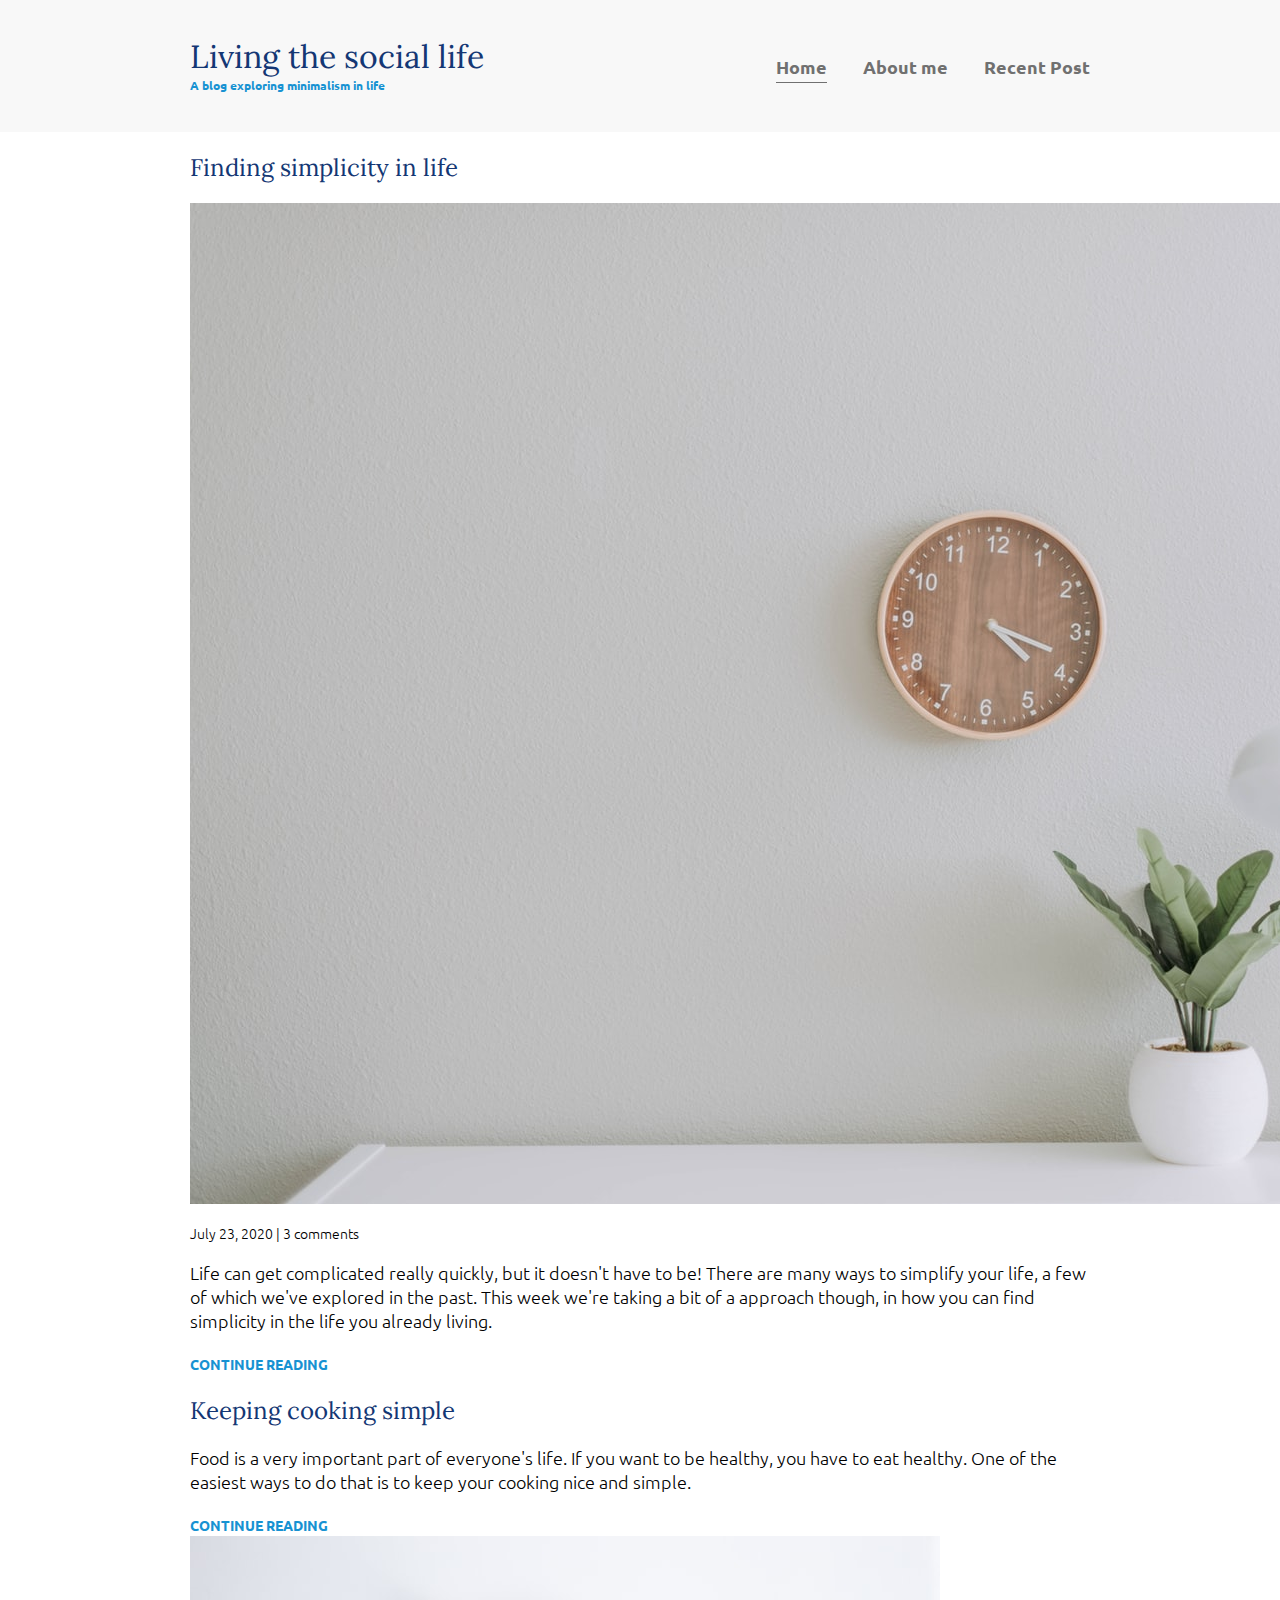
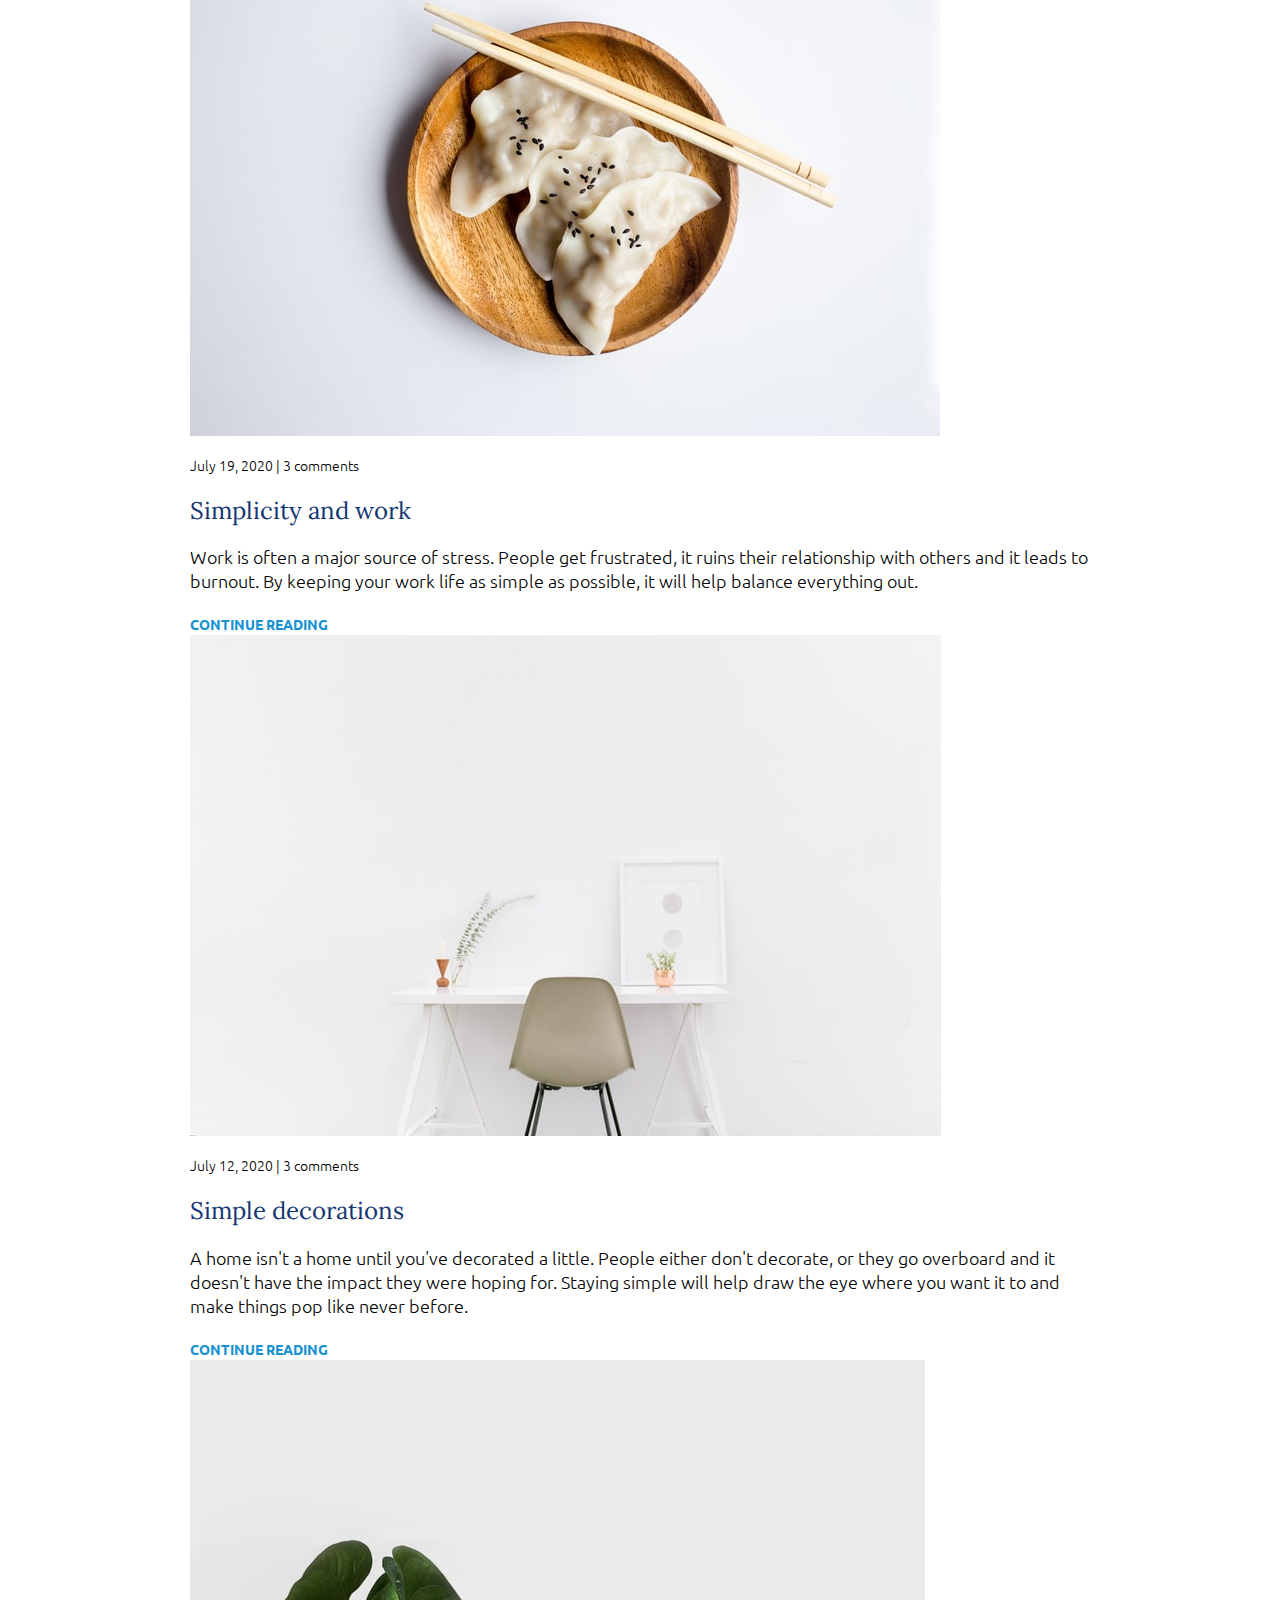
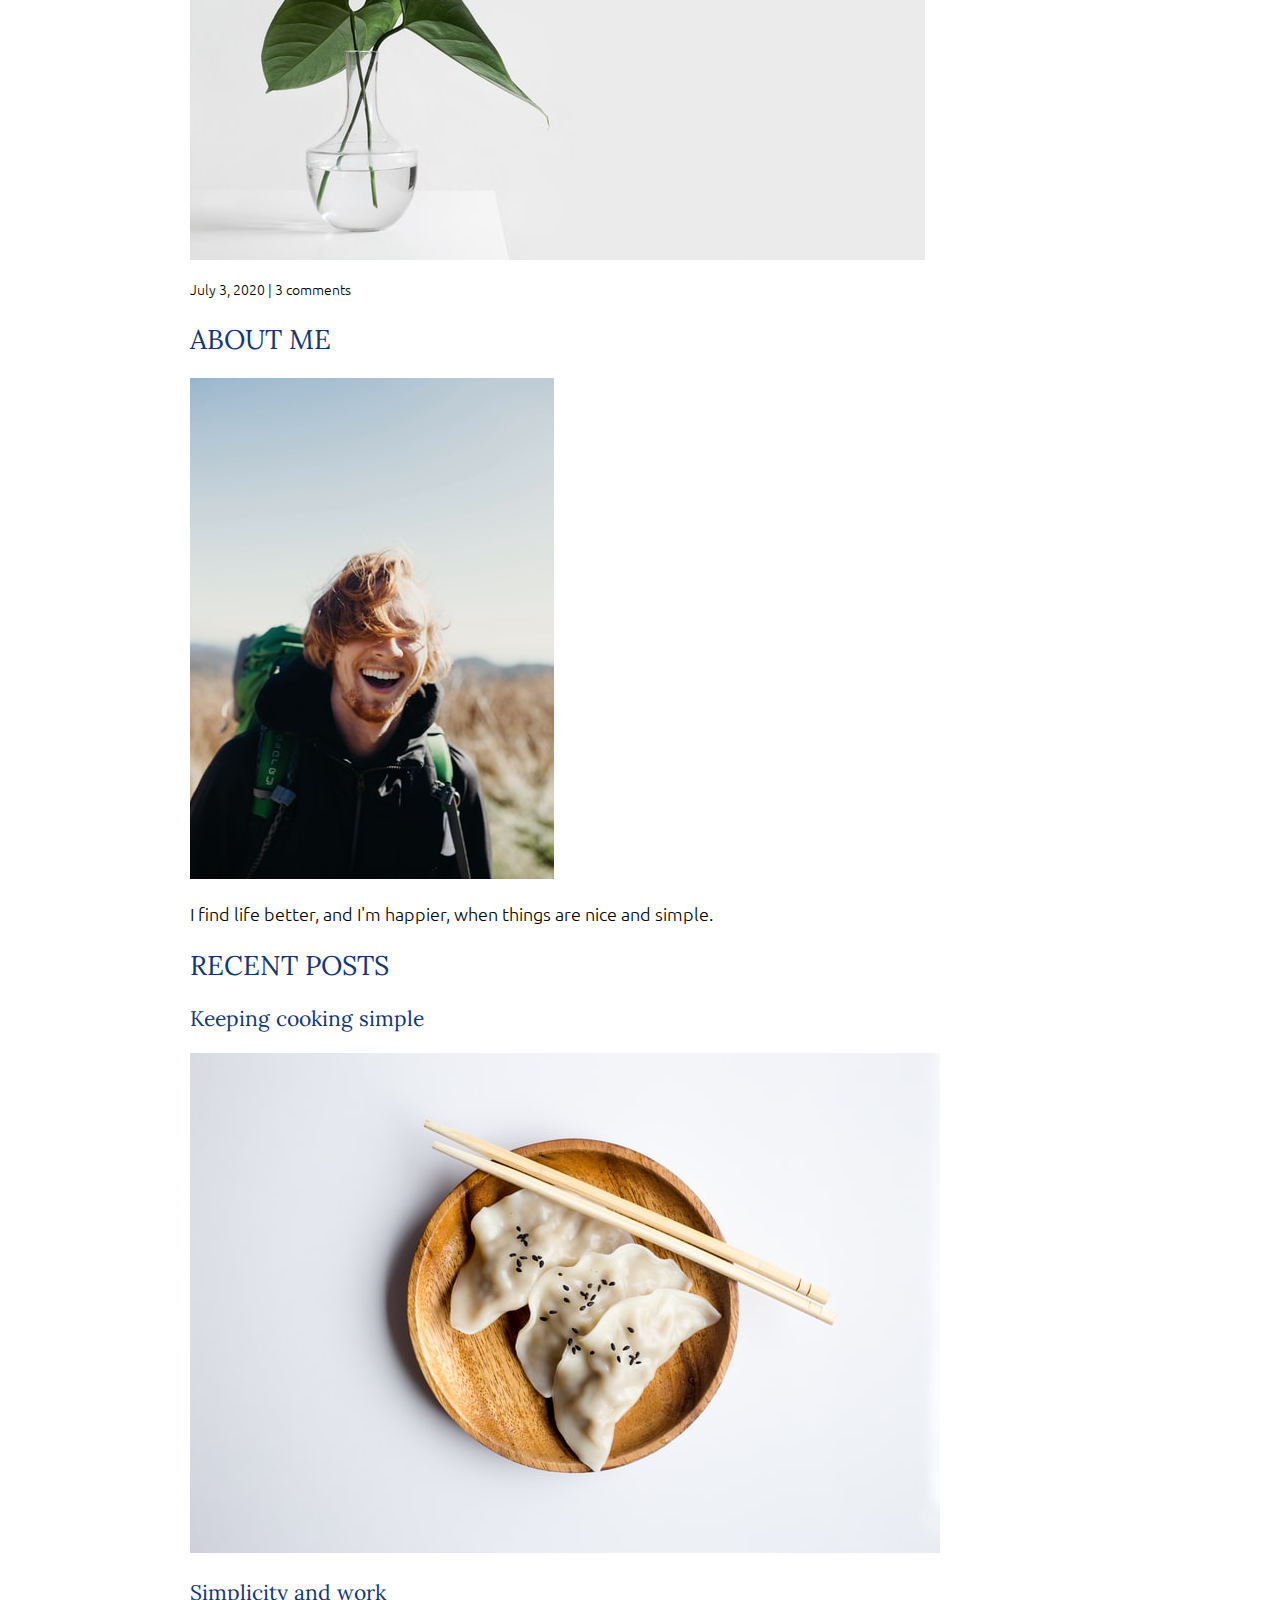
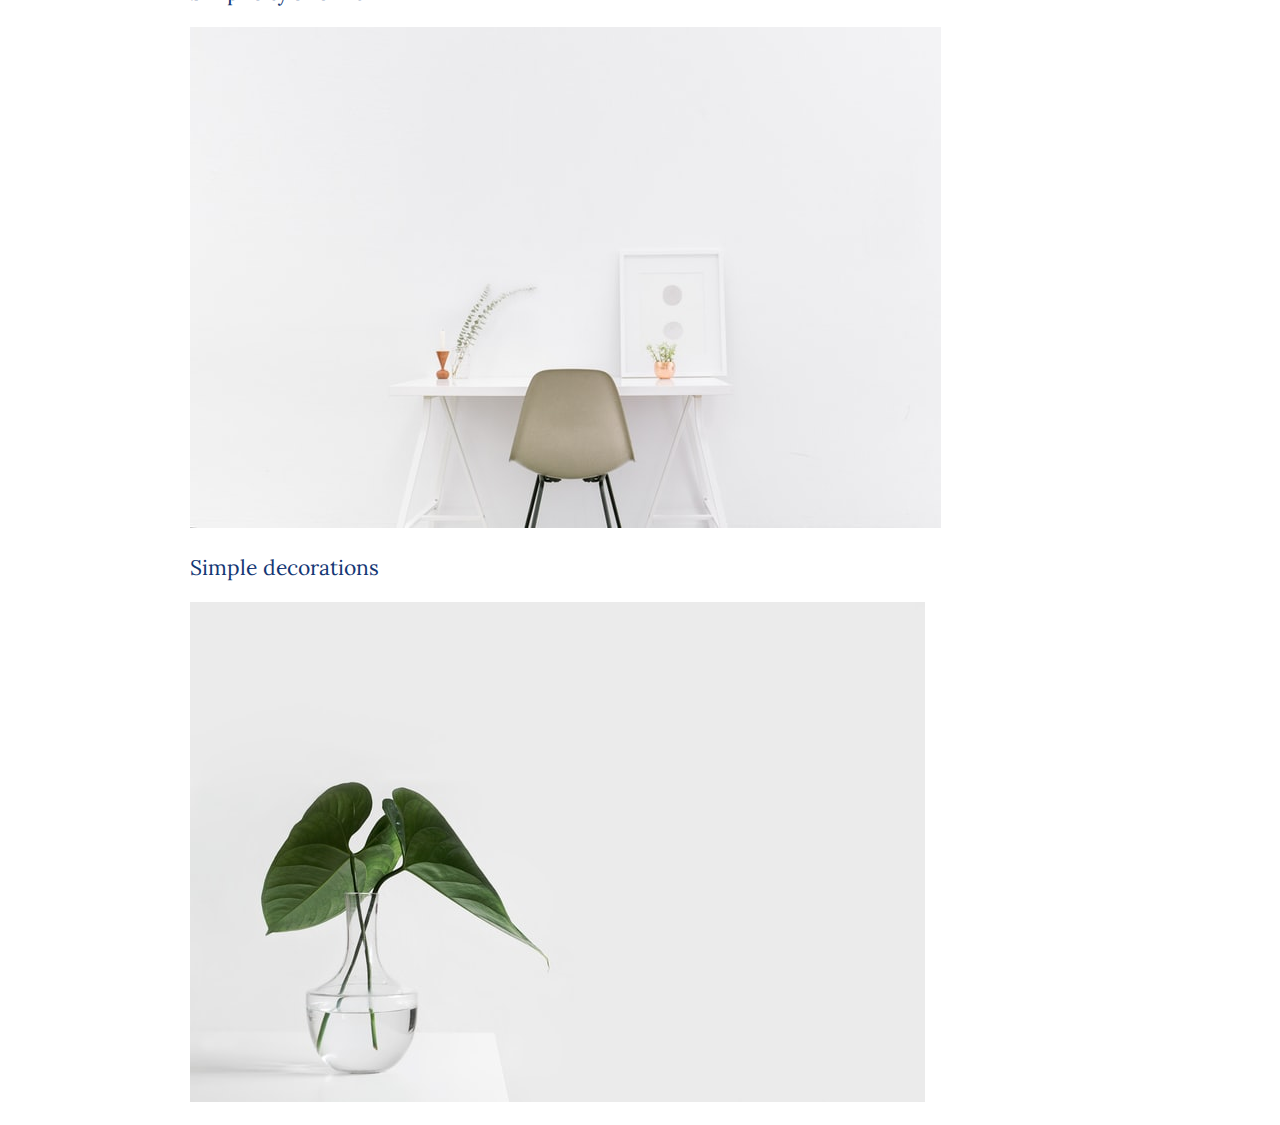
==== index.html @ e7e3db85 "work on styling home page" ====
<!DOCTYPE html>
<html lang="en">
  <head>
    <meta charset="UTF-8" />
    <meta name="viewport" content="width=device-width, initial-scale=1.0" />
    <link
      href="https://fonts.googleapis.com/css?family=Lora|Ubuntu:300,400,700&display=swap"
      rel="stylesheet"
    />
    <link rel="stylesheet" href="css/styles.css" />
    <title>Living the Social Life</title>
  </head>
  <body>
    <header>
      <div class="container container-nav">
        <div class="site-title">
          <h1>Living the social life</h1>
          <p class="subtitle">A blog exploring minimalism in life</p>
        </div>
        <nav>
          <ul>
            <li><a href="#" class="current-page">Home</a></li>
            <li><a href="#">About me</a></li>
            <li><a href="#">Recent Post</a></li>
          </ul>
        </nav>
      </div>
      <!-- close .container -->
    </header>

    <div class="container">
      <main role="main">
        <article class="article-feature">
          <h2 class="article-title">Finding simplicity in life</h2>
          <img
            src="img/life.jpg"
            alt="simple white desk on a white wall with a plant on the far right side"
            class="article-image"
          />
          <p class="article-info">July 23, 2020 | 3 comments</p>
          <p class="article-body">
            Life can get complicated really quickly, but it doesn't have to be!
            There are many ways to simplify your life, a few of which we've
            explored in the past. This week we're taking a bit of a approach
            though, in how you can find simplicity in the life you already
            living.
          </p>
          <a href="#" class="article-read-more">CONTINUE READING</a>
        </article>

        <article class="article-recent">
          <div class="article-recent-main">
            <h2 class="article-title">Keeping cooking simple</h2>
            <p class="article-body">
              Food is a very important part of everyone's life. If you want to
              be healthy, you have to eat healthy. One of the easiest ways to do
              that is to keep your cooking nice and simple.
            </p>
            <a href="#" class="article-read-more">CONTINUE READING</a>
          </div>
          <div class="article-recent-secondary">
            <img
              src="img/food.jpg"
              alt="two dumplings on a wood plate with chopsticks"
              class="article-image"
            />
            <p class="article-info">July 19, 2020 | 3 comments</p>
          </div>
        </article>

        <article class="article-recent">
          <div class="article-recent-main">
            <h2 class="article-title">Simplicity and work</h2>
            <p class="article-body">
              Work is often a major source of stress. People get frustrated, it
              ruins their relationship with others and it leads to burnout. By
              keeping your work life as simple as possible, it will help balance
              everything out.
            </p>
            <a href="#" class="article-read-more">CONTINUE READING</a>
          </div>
          <div class="article-recent-secondary">
            <img
              src="img/work.jpg"
              alt="a chair white chair at a white desk on a white wall"
              class="article-image"
            />
            <p class="article-info">July 12, 2020 | 3 comments</p>
          </div>
        </article>

        <article class="article-recent">
          <div class="article-recent-main">
            <h2 class="article-title">Simple decorations</h2>
            <p class="article-body">
              A home isn't a home until you've decorated a little. People either
              don't decorate, or they go overboard and it doesn't have the
              impact they were hoping for. Staying simple will help draw the eye
              where you want it to and make things pop like never before.
            </p>
            <a href="#" class="article-read-more">CONTINUE READING</a>
          </div>
          <div class="article-recent-secondary">
            <img
              src="img/deco.jpg"
              alt="a green plant in a clear, round vase with water in it"
              class="article-image"
            />
            <p class="article-info">July 3, 2020 | 3 comments</p>
          </div>
        </article>
      </main>

      <aside class="sidebar">
        <div class="sidebar-widget">
          <h2 class="widget-title">ABOUT ME</h2>
          <img src="img/about-me.jpg" alt="John Doe" class="widget-image" />
          <p class="widget-body">
            I find life better, and I'm happier, when things are nice and
            simple.
          </p>
        </div>

        <div class="sidebar-widget">
          <h2 class="widget-title">RECENT POSTS</h2>
          <div class="widget-recent-post">
            <h3 class="widget-recent-post-title">Keeping cooking simple</h3>
            <img
              src="img/food.jpg"
              alt="two dumplings on a wood plate with chopsticks"
              class="widget-image"
              class="widget-image"
            />
          </div>
          <div class="widget-recent-post">
            <h3 class="widget-recent-post-title">Simplicity and work</h3>
            <img
              src="img/work.jpg"
              alt="a chair white chair at a white desk on a white wall"
              class="widget-image"
            />
          </div>
          <div class="widget-recent-post">
            <h3 class="widget-recent-post-title">Simple decorations</h3>
            <img
              src="img/deco.jpg"
              alt="a green plant in a clear, round vase with water in it"
              class="widget-image"
            />
          </div>
        </div>
      </aside>
    </div>

    <footer>
      <p></p>
      <p></p>
    </footer>
  </body>
</html>
---- css/styles.css ----
/*  Fonts
  -----
  font-family: 'Lora', serif;
  font-family: 'Ubuntu', sans-serif;
*/

body {
  margin: 0;
  font-family: 'Ubuntu', sans-serif;
  font-size: 1.125rem;
  font-weight: 300;
}

/* =================
Typography
================= */

h1,
h2,
h3 {
  font-family: 'Lora', serif;
  font-weight: 400;
  color: #143774;
}

h1 {
  font-size: 2rem;
  margin: 0;
}

.subtitle {
  font-weight: 700;
  color: #1792d2;
  font-size: .75rem;
  margin: 0;
}

.article-title {
  font-size: 1.5rem;
}

.article-read-more,
.article-info {
  font-size: 0.875rem;
}

.article-read-more {
  color: #1792d2;
  text-decoration: none;
  font-weight: 700;
}

/* =================
Layout
================= */

.container {
  width: 90%;
  max-width: 900px;
  margin: 0 auto;
}

.container-nav {
  display: flex;
  justify-content: space-between;
}

header {
  background: #f8f8f8;
  padding: 2em 0;
}

@media (max-width: 675px) {
  .container-nav {
    flex-direction: column;
  }

  header {
    text-align: center;
  }
}

/* navigation */

nav ul {
  list-style: none;
  padding: 0;
  display: flex;
  justify-content: center;
}

nav li {
  margin-left: 2em;
}

nav a {
  text-decoration: none;
  color: #707070;
  font-weight: 700;
  padding: .25em 0;
}

nav a:hover,
nav a:focus{
  color: #1792d2;
}

.current-page {
  border-bottom: 1px solid #707070;
}

.current-page:hover {
  color: #707070;
}

@media (max-width: 675px) {
  nav ul {
    flex-direction: column;
  }

  nav li {
    margin: .5em 0;
  }
}
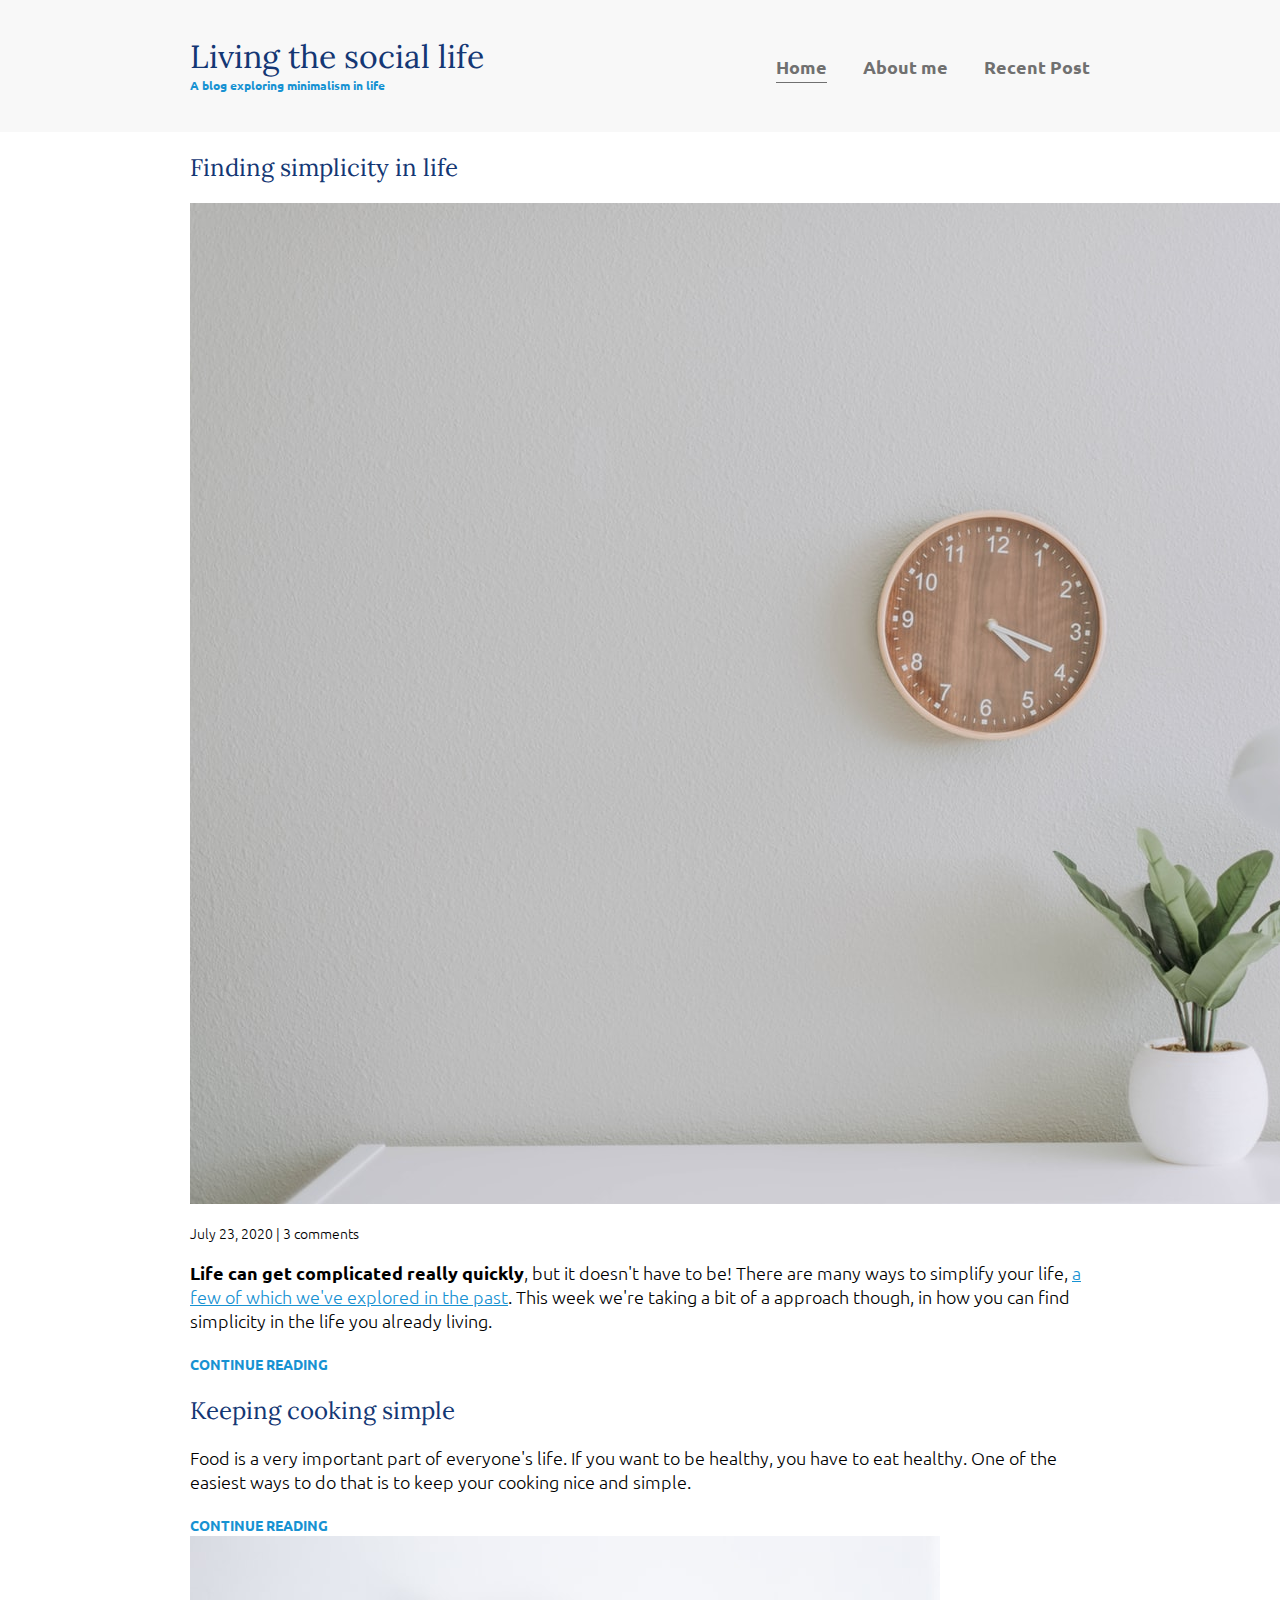
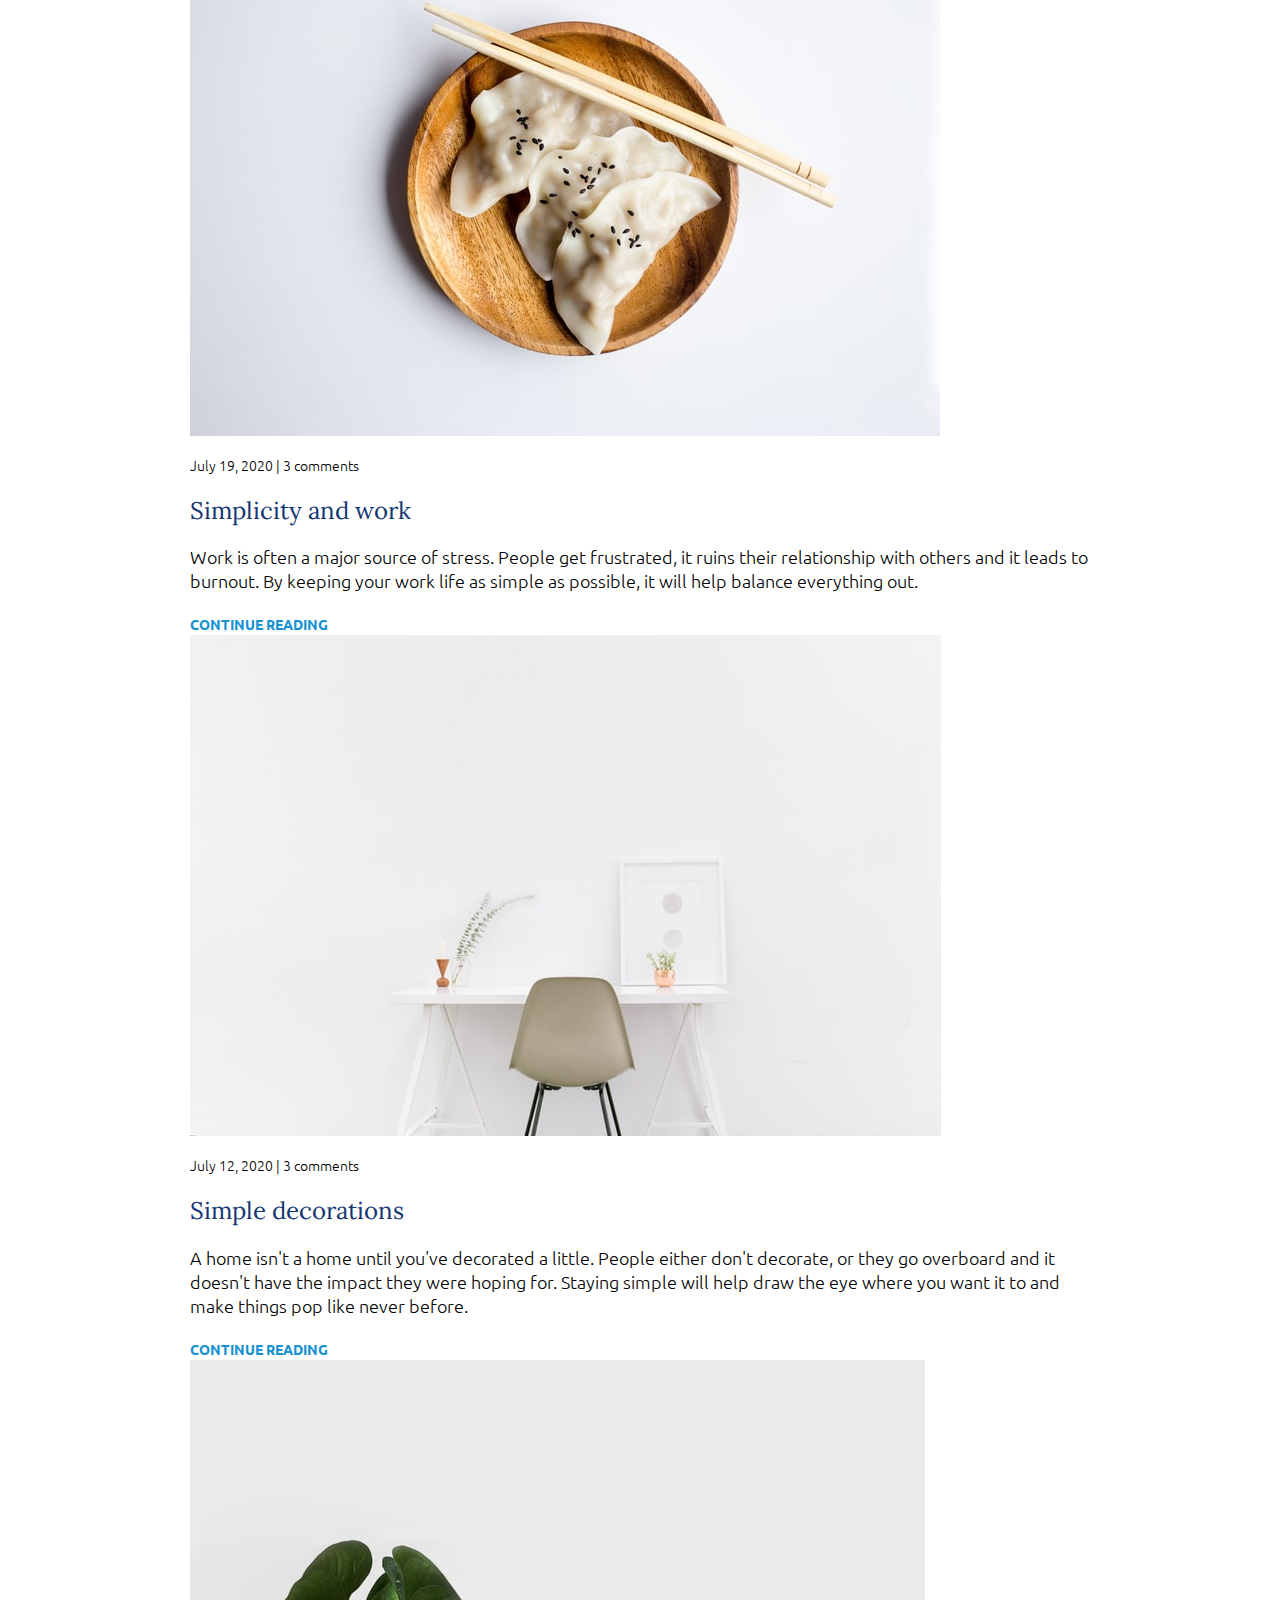
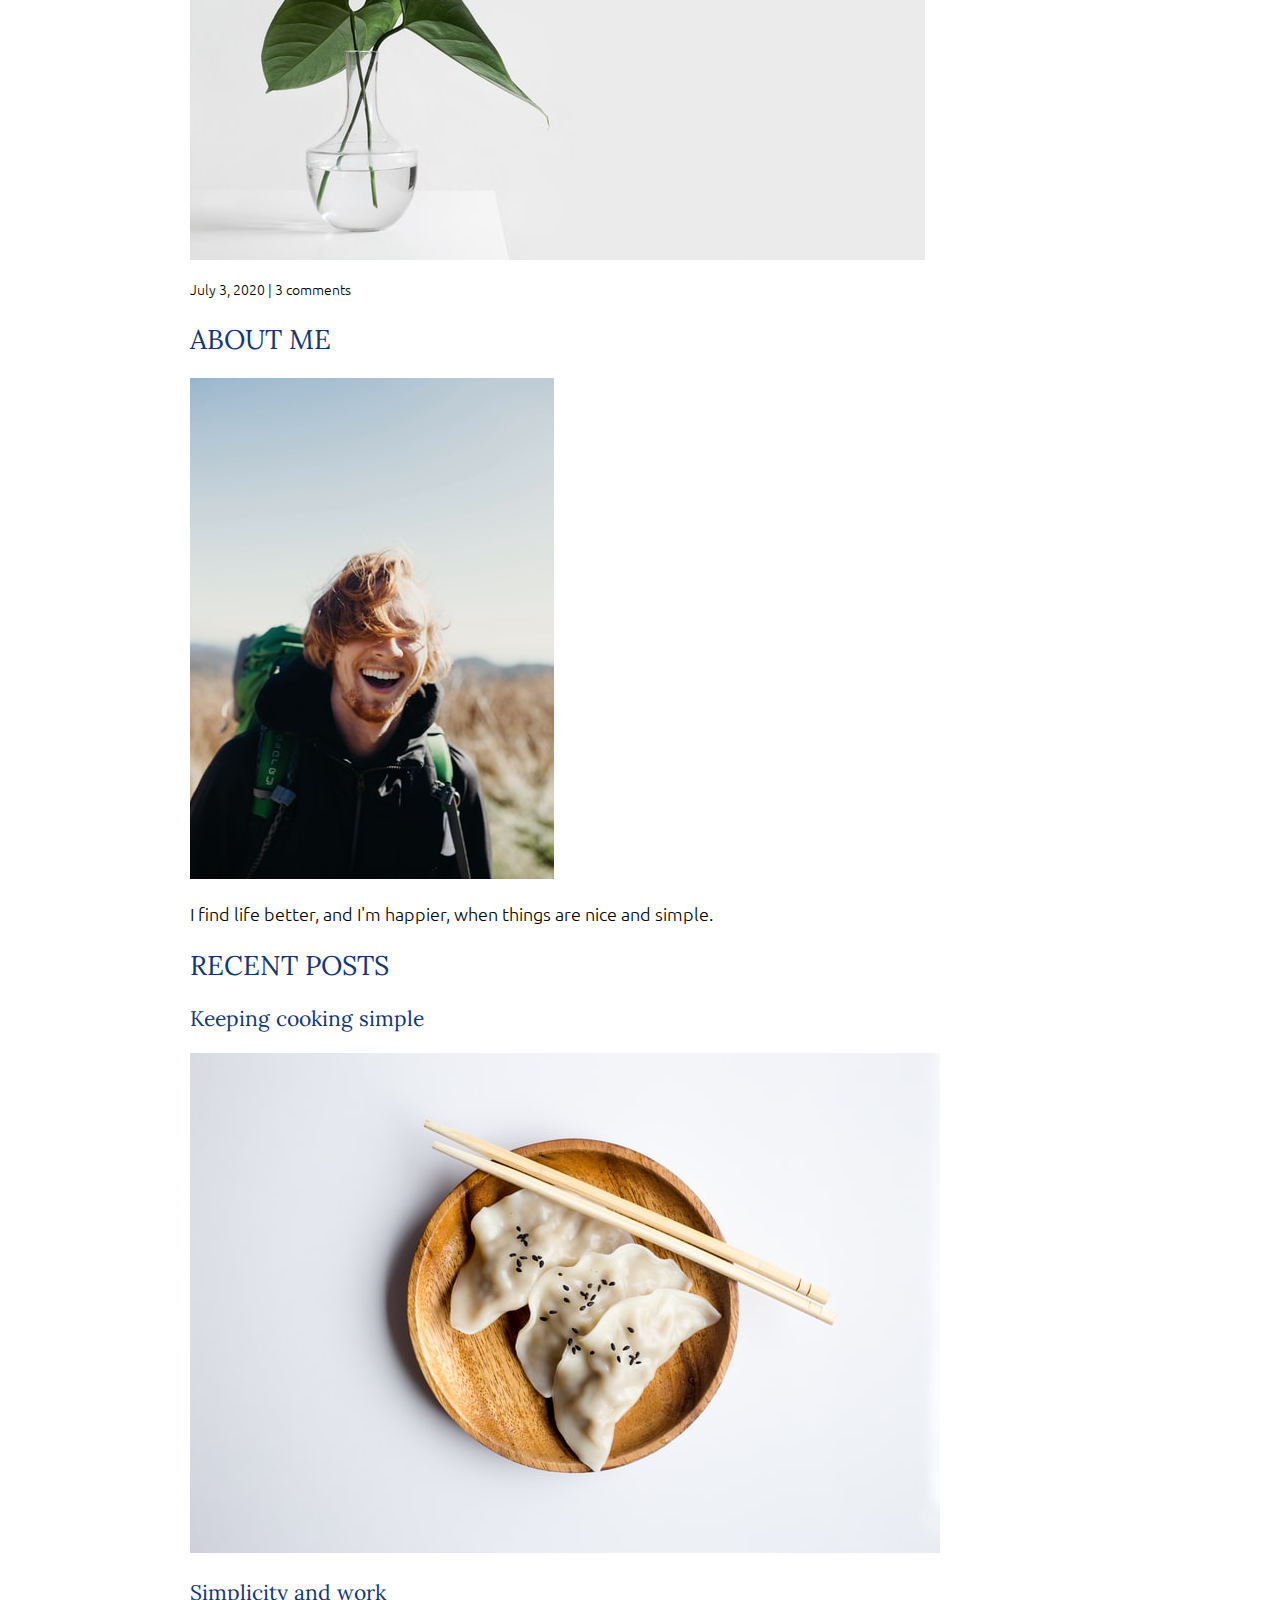
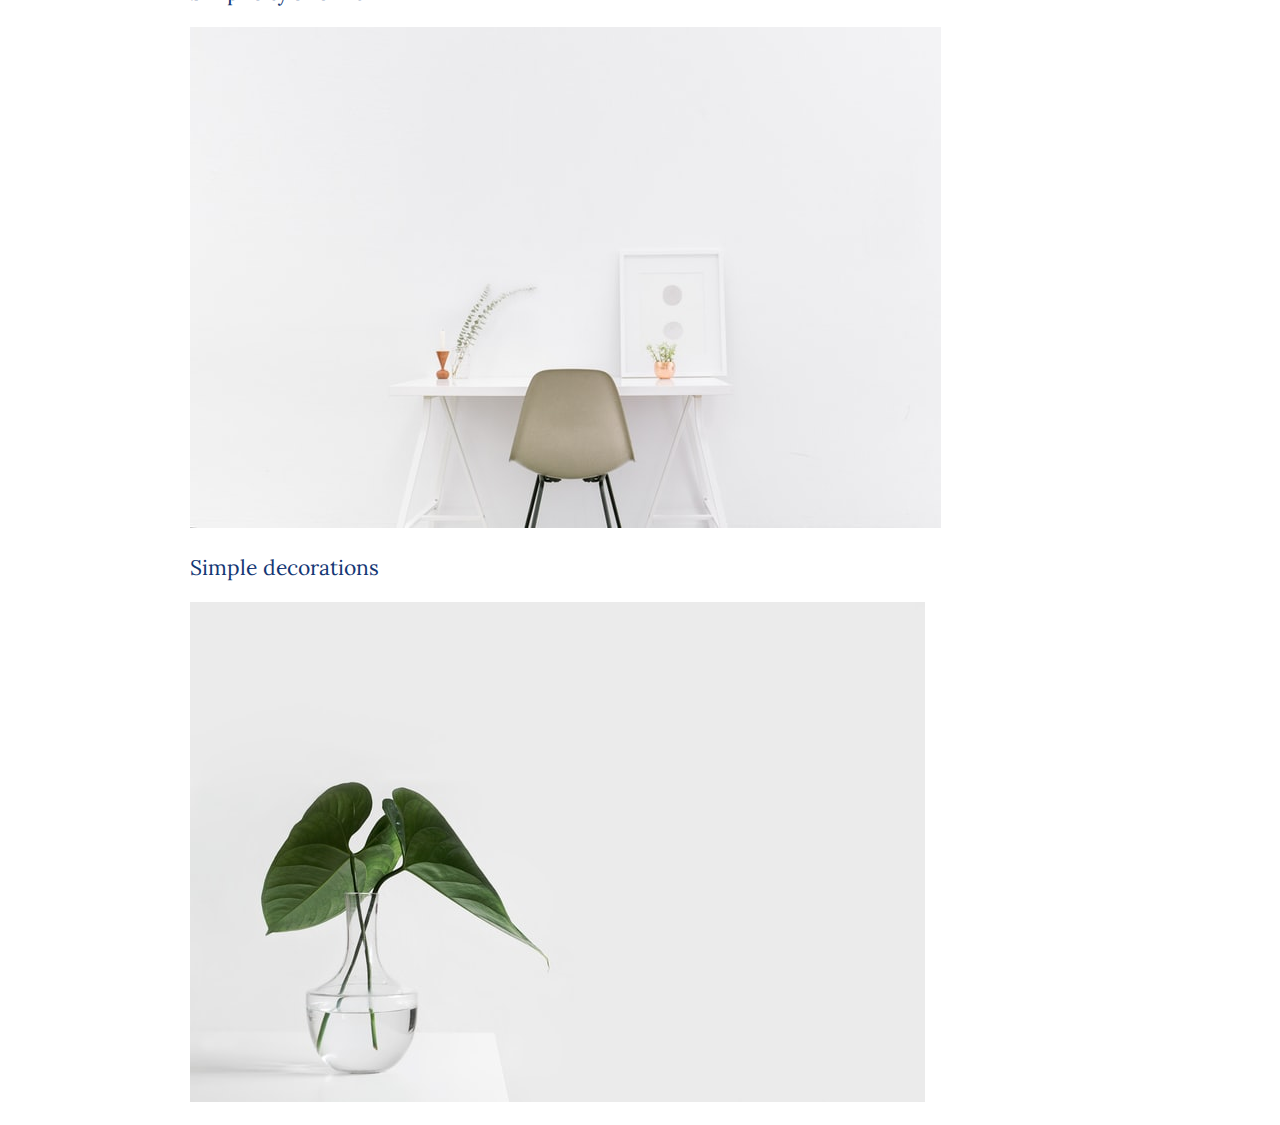
==== commit 7c55cbb2: "style homepaage" ====
--- a/index.html
+++ b/index.html
@@ -39,11 +39,11 @@
           />
           <p class="article-info">July 23, 2020 | 3 comments</p>
           <p class="article-body">
-            Life can get complicated really quickly, but it doesn't have to be!
-            There are many ways to simplify your life, a few of which we've
-            explored in the past. This week we're taking a bit of a approach
-            though, in how you can find simplicity in the life you already
-            living.
+            <strong>Life can get complicated really quickly</strong>, but it
+            doesn't have to be! There are many ways to simplify your life,
+            <a href="#">a few of which we've explored in the past</a>. This week
+            we're taking a bit of a approach though, in how you can find
+            simplicity in the life you already living.
           </p>
           <a href="#" class="article-read-more">CONTINUE READING</a>
         </article>
--- a/css/styles.css
+++ b/css/styles.css
@@ -28,6 +28,19 @@
   margin: 0;
 }
 
+a {
+  color: #1792d2;
+}
+
+a:hover,
+a:focus {
+  color: #143774;
+}
+
+strong {
+  font-weight: 700;
+}
+
 .subtitle {
   font-weight: 700;
   color: #1792d2;
@@ -48,6 +61,12 @@
   color: #1792d2;
   text-decoration: none;
   font-weight: 700;
+}
+
+.article-read-more:hover,
+.article-read-more:focus {
+  color: #143774;
+  text-decoration: underline;
 }
 
 /* =================
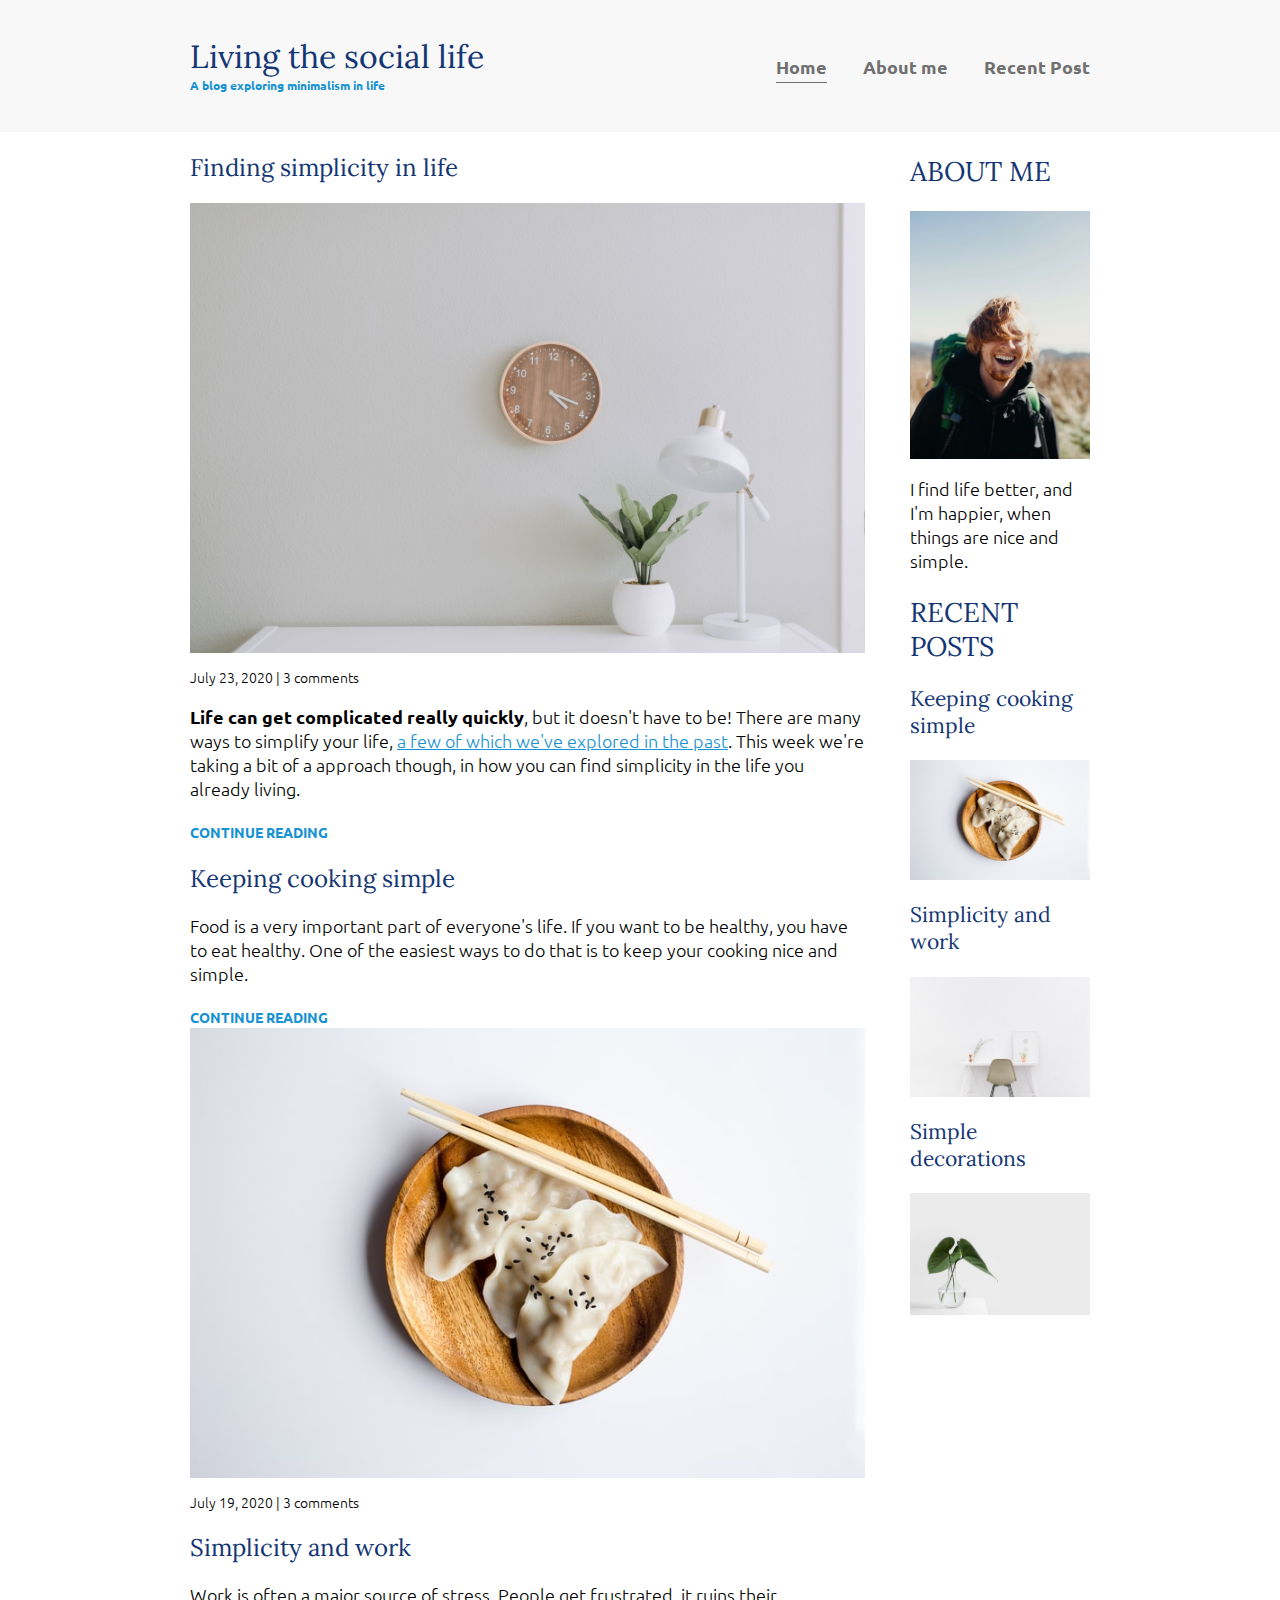
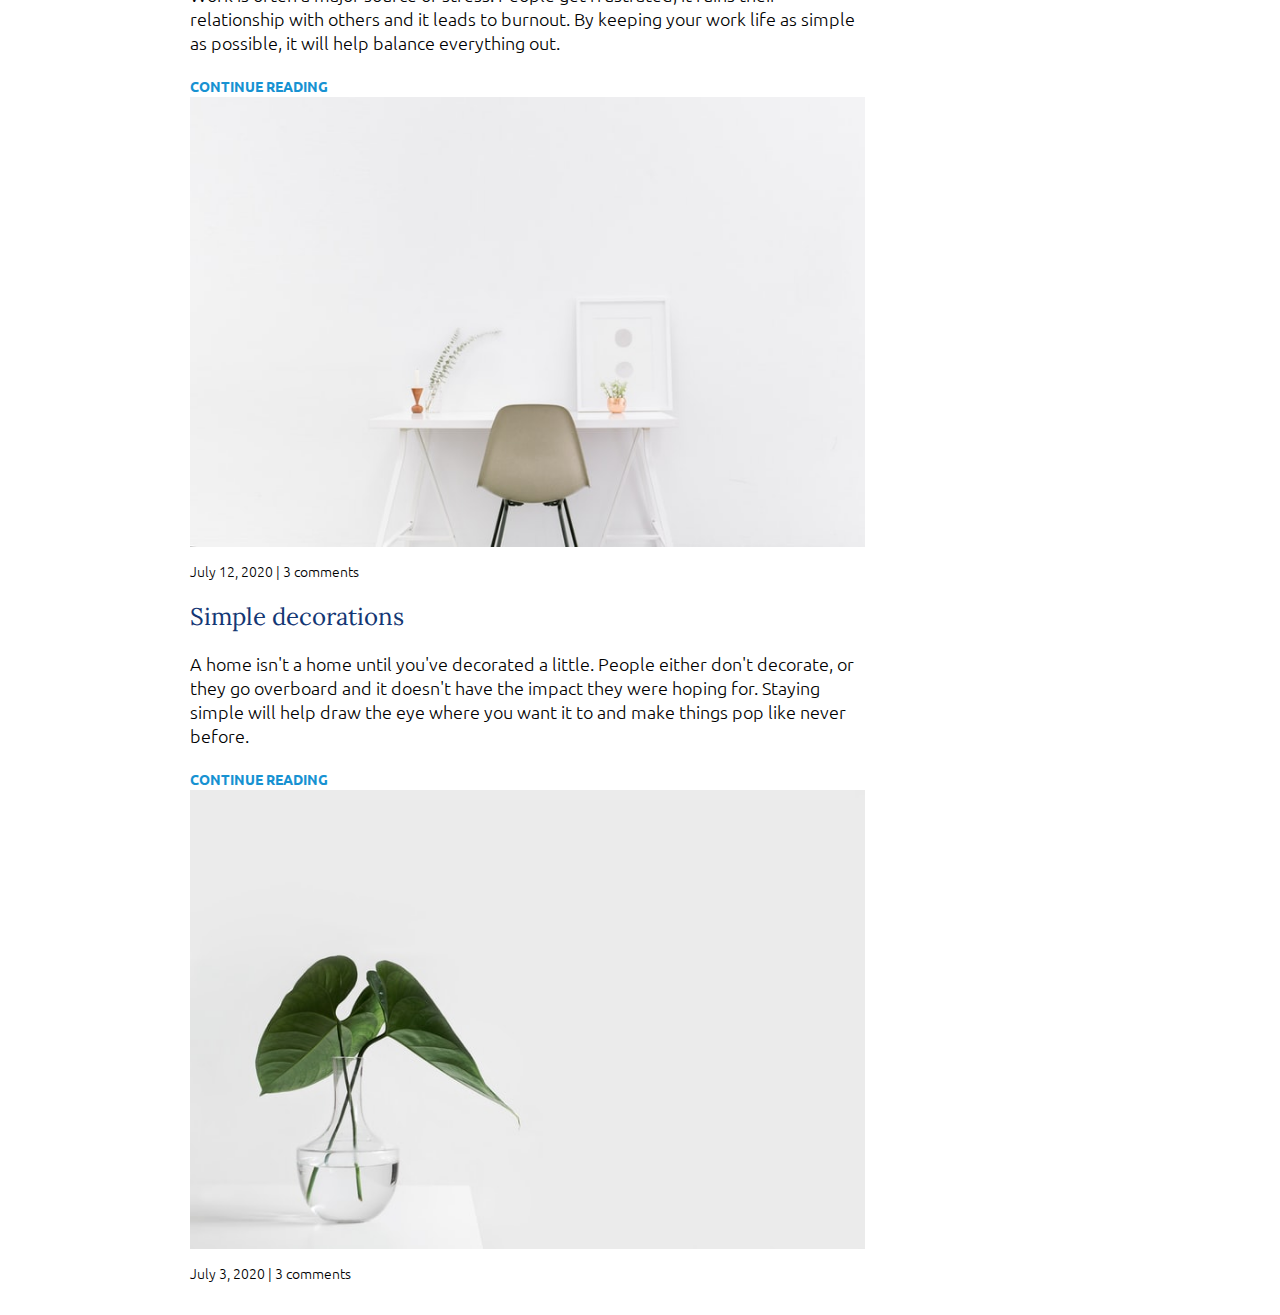
==== commit 290d75eb: "work on home page layout" ====
--- a/index.html
+++ b/index.html
@@ -12,7 +12,7 @@
   </head>
   <body>
     <header>
-      <div class="container container-nav">
+      <div class="container container-flex">
         <div class="site-title">
           <h1>Living the social life</h1>
           <p class="subtitle">A blog exploring minimalism in life</p>
@@ -28,7 +28,7 @@
       <!-- close .container -->
     </header>
 
-    <div class="container">
+    <div class="container container-flex">
       <main role="main">
         <article class="article-feature">
           <h2 class="article-title">Finding simplicity in life</h2>
--- a/css/styles.css
+++ b/css/styles.css
@@ -9,6 +9,11 @@
   font-family: 'Ubuntu', sans-serif;
   font-size: 1.125rem;
   font-weight: 300;
+}
+
+img {
+  max-width: 100%;
+  display: block;
 }
 
 /* =================
@@ -79,7 +84,7 @@
   margin: 0 auto;
 }
 
-.container-nav {
+.container-flex {
   display: flex;
   justify-content: space-between;
 }
@@ -90,13 +95,21 @@
 }
 
 @media (max-width: 675px) {
-  .container-nav {
+  .container-flex {
     flex-direction: column;
   }
 
   header {
     text-align: center;
   }
+}
+
+main {
+  width: 75%;
+}
+
+aside {
+  width: 20%;
 }
 
 /* navigation */
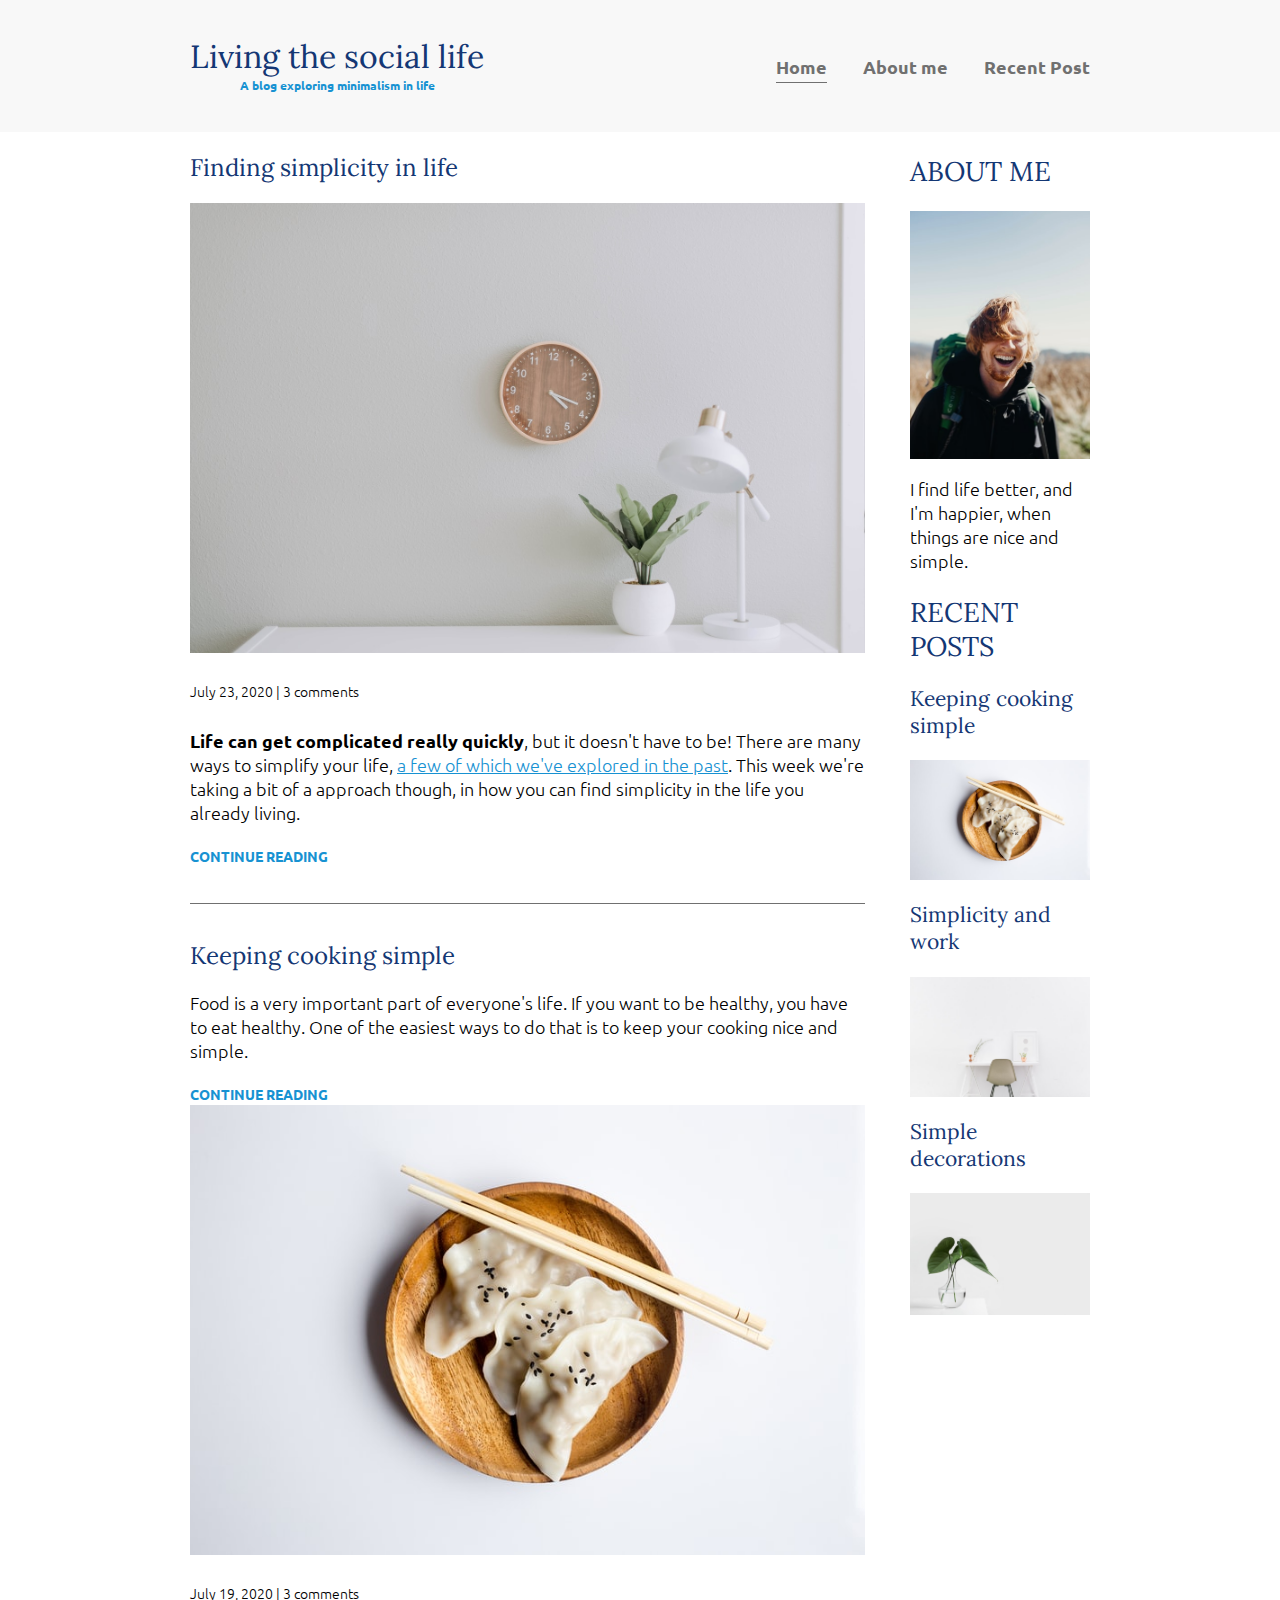
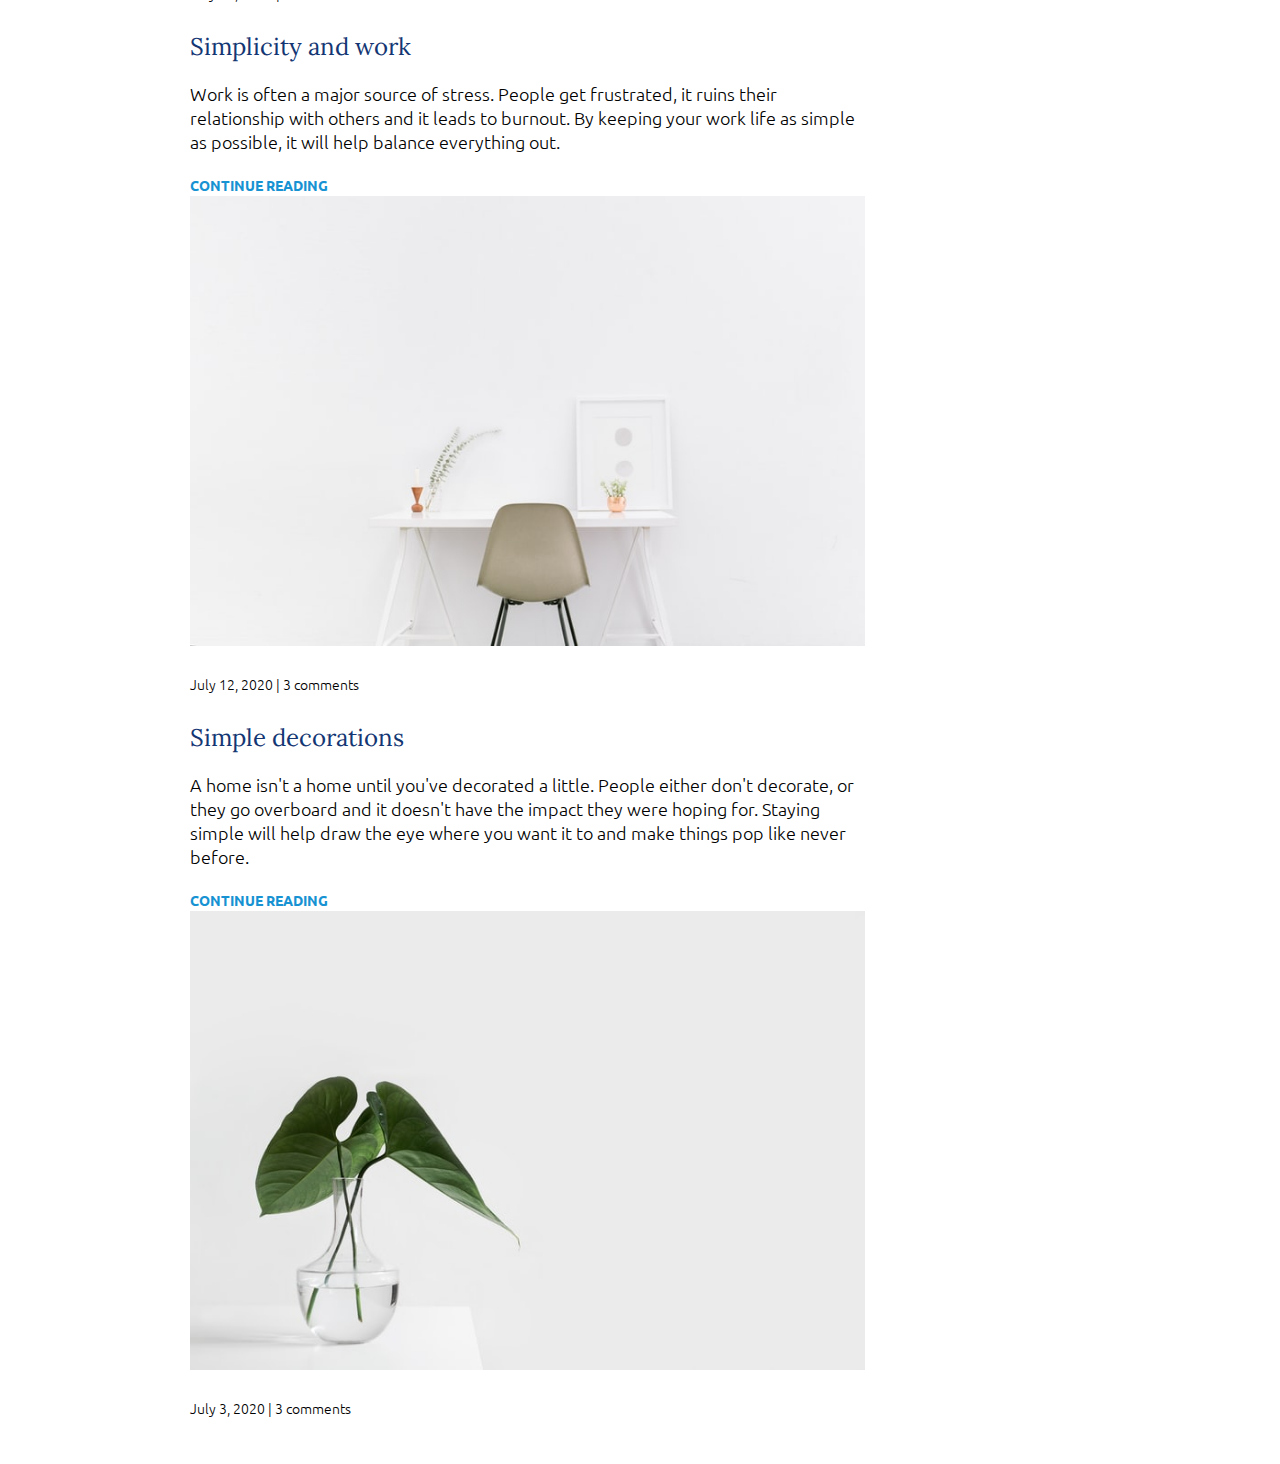
==== commit f51d0d7c: "add more styling" ====
--- a/index.html
+++ b/index.html
@@ -30,7 +30,7 @@
 
     <div class="container container-flex">
       <main role="main">
-        <article class="article-feature">
+        <article class="article-featured">
           <h2 class="article-title">Finding simplicity in life</h2>
           <img
             src="img/life.jpg"
--- a/css/styles.css
+++ b/css/styles.css
@@ -74,6 +74,10 @@
   text-decoration: underline;
 }
 
+.article-info {
+  margin: 2em 0;
+}
+
 /* =================
 Layout
 ================= */
@@ -86,30 +90,28 @@
 
 .container-flex {
   display: flex;
+  flex-direction: column;
   justify-content: space-between;
 }
 
 header {
   background: #f8f8f8;
   padding: 2em 0;
+  text-align: center;
 }
 
-@media (max-width: 675px) {
+@media (min-width: 675px) {
   .container-flex {
-    flex-direction: column;
+    flex-direction: row;
   }
 
-  header {
-    text-align: center;
+  main {
+    width: 75%;
   }
-}
 
-main {
-  width: 75%;
-}
-
-aside {
-  width: 20%;
+  aside {
+    width: 20%;
+  }
 }
 
 /* navigation */
@@ -153,4 +155,12 @@
   nav li {
     margin: .5em 0;
   }
+}
+
+/* articles */
+
+.article-featured {
+  border-bottom: 1px solid #707070;
+  padding-bottom: 2em;
+  margin-bottom: 2em;
 }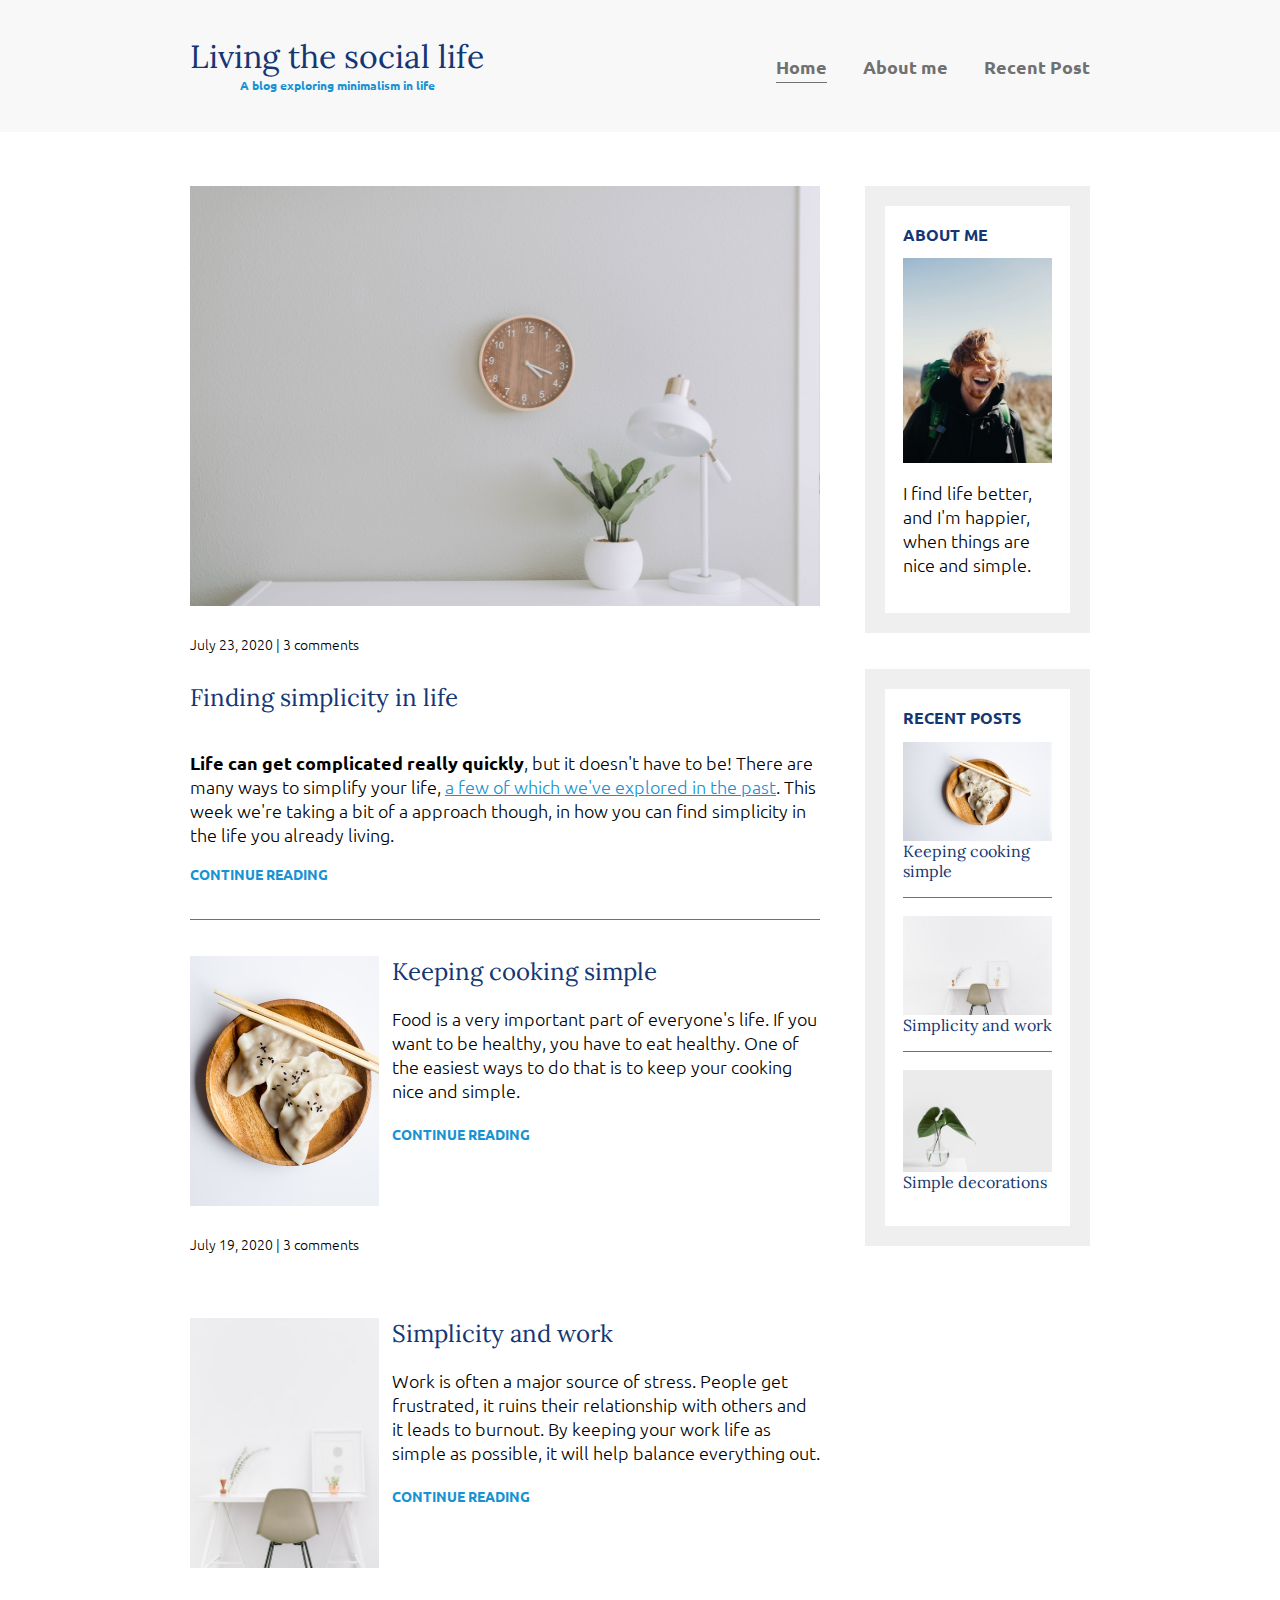
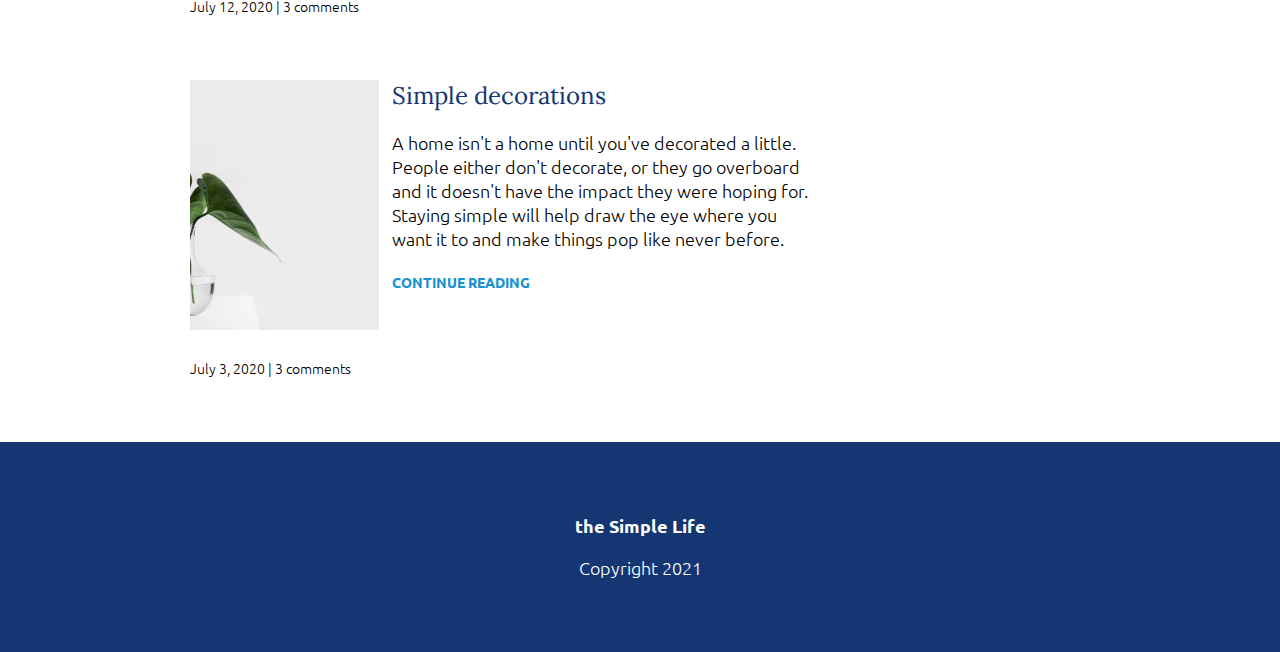
==== commit 56cb502f: "style footer" ====
--- a/index.html
+++ b/index.html
@@ -153,8 +153,8 @@
     </div>
 
     <footer>
-      <p></p>
-      <p></p>
+      <p><strong> the Simple Life</strong></p>
+      <p>Copyright 2021</p>
     </footer>
   </body>
 </html>
--- a/css/styles.css
+++ b/css/styles.css
@@ -26,6 +26,7 @@
   font-family: 'Lora', serif;
   font-weight: 400;
   color: #143774;
+  margin-top: 0;
 }
 
 h1 {
@@ -78,6 +79,16 @@
   margin: 2em 0;
 }
 
+.widget-title,
+.widget-recent-post-title {
+    font-size: 1rem;
+}
+
+.widget-title {
+  font-family: 'Ubuntu', sans-serif;
+  font-weight: 700;
+}
+
 /* =================
 Layout
 ================= */
@@ -98,6 +109,14 @@
   background: #f8f8f8;
   padding: 2em 0;
   text-align: center;
+  margin-bottom: 3em;
+}
+
+footer {
+  background:#143774;
+  color: white;
+  text-align: center;
+  padding: 3em 0;
 }
 
 @media (min-width: 675px) {
@@ -106,11 +125,13 @@
   }
 
   main {
-    width: 75%;
+    width: 70%;
   }
 
   aside {
-    width: 20%;
+    width: 25%;
+    min-width: 200px;
+    margin-left: 1em;
   }
 }
 
@@ -163,4 +184,76 @@
   border-bottom: 1px solid #707070;
   padding-bottom: 2em;
   margin-bottom: 2em;
+}
+
+.article-recent {
+  display: flex;
+  flex-direction: column;
+  margin-bottom: 2em;
+}
+
+.article-recent-main {
+  order: 2;
+}
+
+.article-recent-secondary {
+  order: 1;
+}
+
+@media (min-width: 675px) {
+  .article-recent {
+    flex-direction: row;
+    justify-content: space-between;
+  }
+
+  .article-recent-main {
+    width: 68%;
+  }
+
+  .article-recent-secondary {
+    width: 30%;
+  }
+
+  .article-featured {
+    display: flex;
+    flex-direction: column;
+  }
+
+  .article-image {
+    order: -2;
+  }
+
+  .article-info {
+    order: -1;
+  }
+
+  .article-image {
+    width: 100%;
+    min-height: 250px;
+    object-fit: cover;
+  }
+}
+
+/* widgets */
+
+.sidebar-widget {
+  border: 20px solid #efefef;
+  margin-bottom: 2em;
+  padding: 1em;
+}
+
+.widget-recent-post {
+  display: flex;
+  flex-direction: column;
+  border-bottom: 1px solid #707070;
+  margin-bottom: 1em;
+}
+
+.widget-recent-post:last-child {
+  border: 0;
+  margin: 0;
+}
+
+.widget-image {
+  order: -1;
 }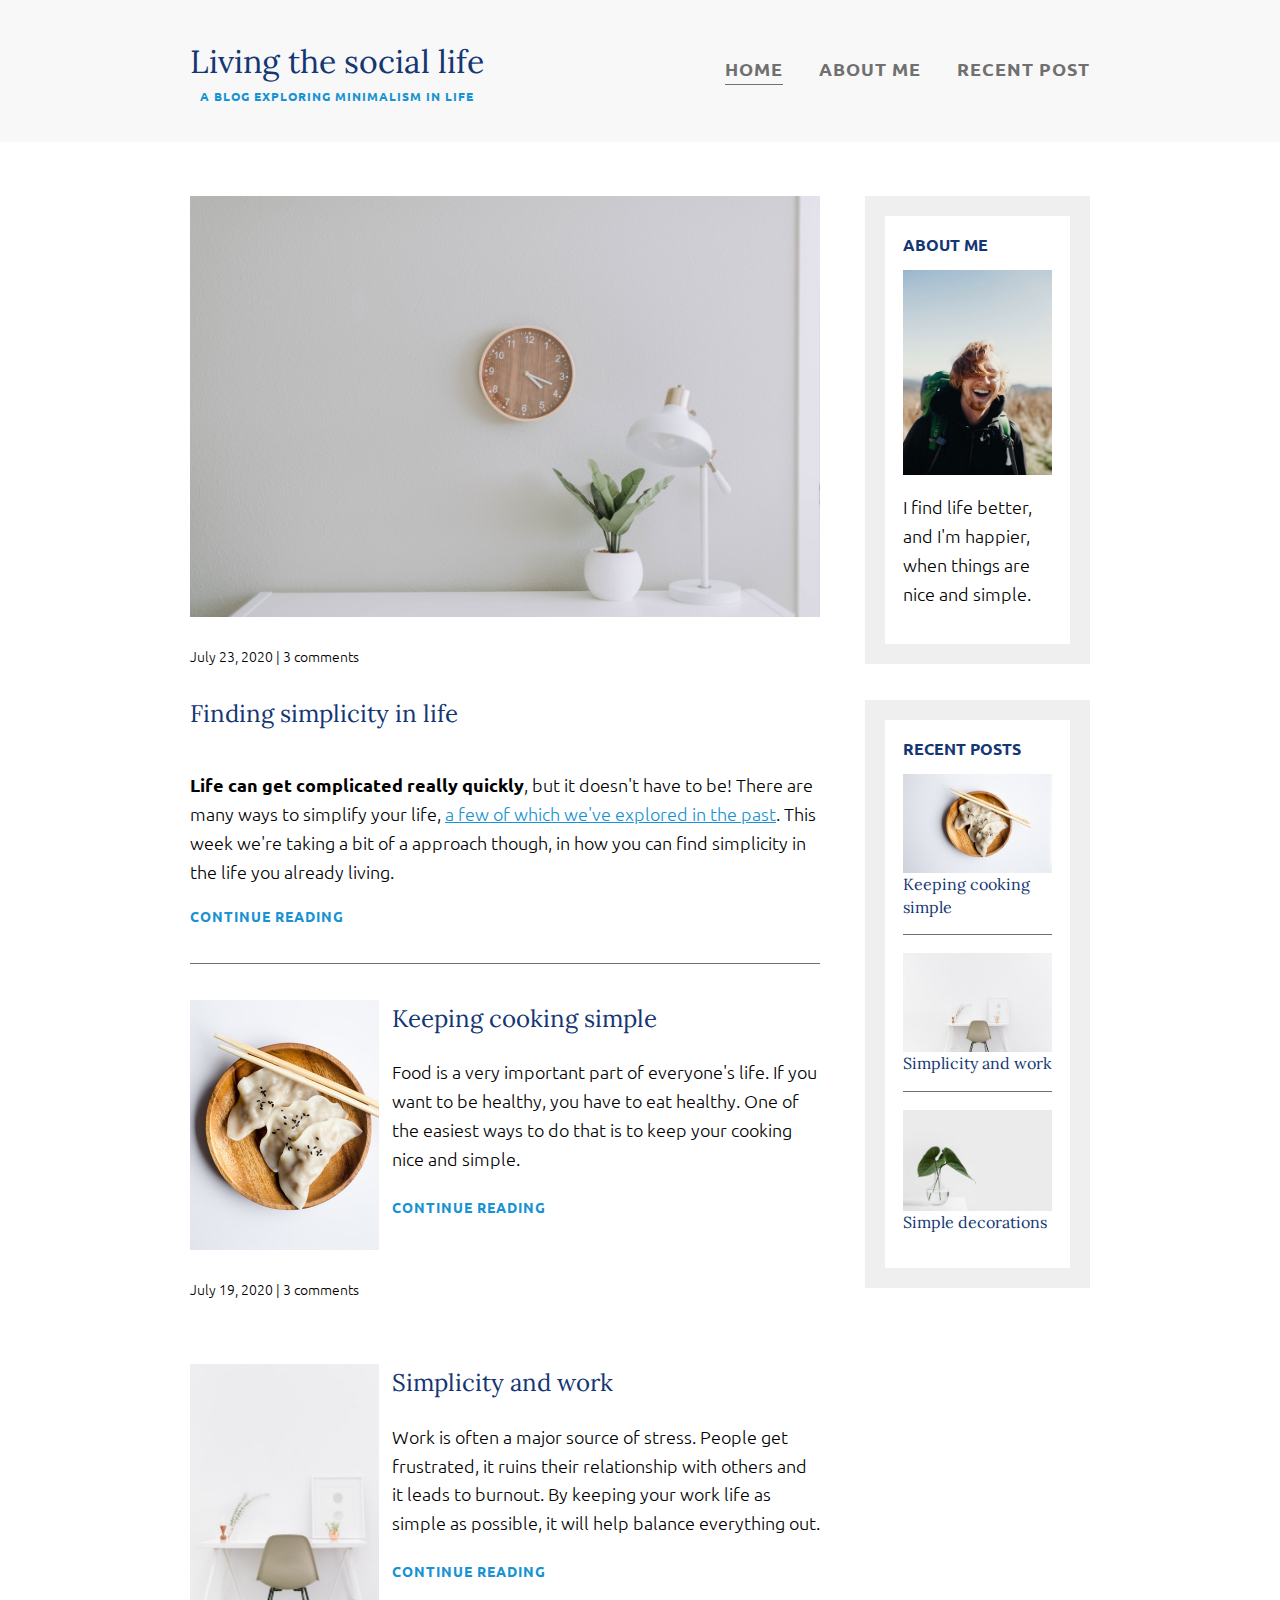
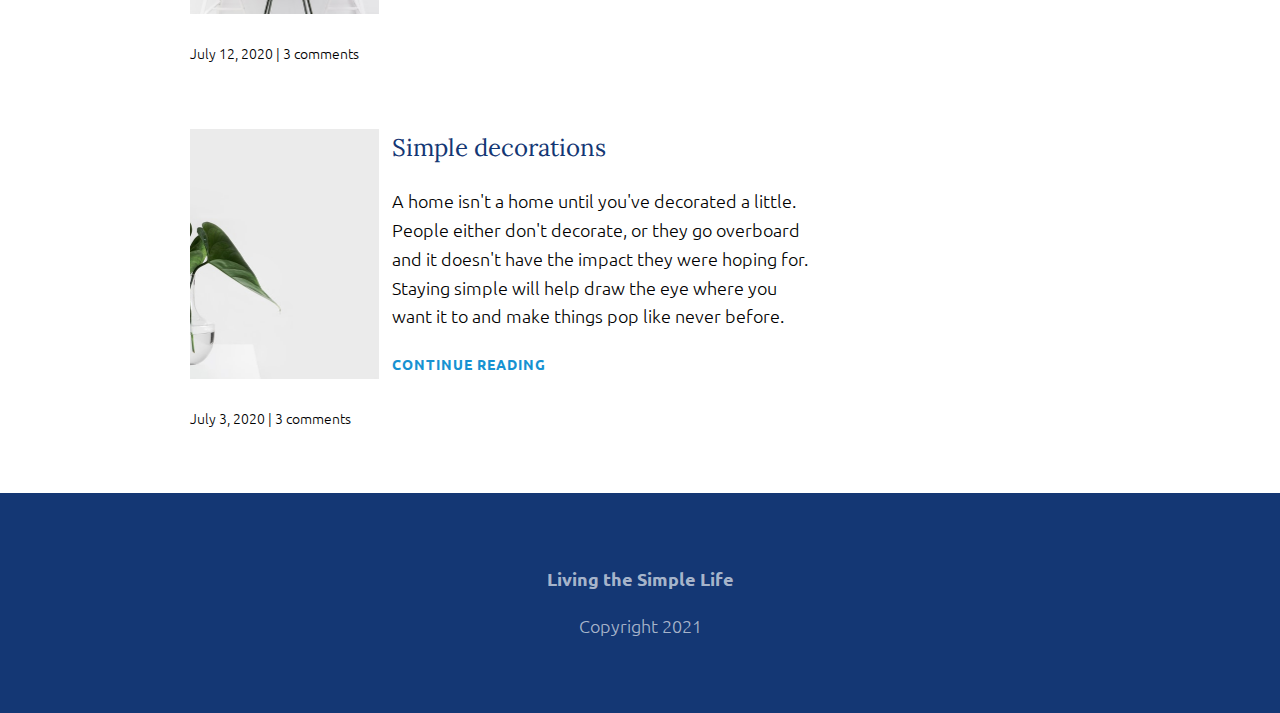
==== commit 6f91272f: "change text color on footer" ====
--- a/index.html
+++ b/index.html
@@ -3,6 +3,7 @@
   <head>
     <meta charset="UTF-8" />
     <meta name="viewport" content="width=device-width, initial-scale=1.0" />
+    <link rel="shortcut icon" href="img/favicon.png" type="image/png" />
     <link
       href="https://fonts.googleapis.com/css?family=Lora|Ubuntu:300,400,700&display=swap"
       rel="stylesheet"
@@ -19,9 +20,9 @@
         </div>
         <nav>
           <ul>
-            <li><a href="#" class="current-page">Home</a></li>
-            <li><a href="#">About me</a></li>
-            <li><a href="#">Recent Post</a></li>
+            <li><a href="index.html" class="current-page">Home</a></li>
+            <li><a href="about-me.html">About me</a></li>
+            <li><a href="recent-posts.html">Recent Post</a></li>
           </ul>
         </nav>
       </div>
@@ -153,7 +154,7 @@
     </div>
 
     <footer>
-      <p><strong> the Simple Life</strong></p>
+      <p><strong>Living the Simple Life</strong></p>
       <p>Copyright 2021</p>
     </footer>
   </body>
--- a/css/styles.css
+++ b/css/styles.css
@@ -9,11 +9,19 @@
   font-family: 'Ubuntu', sans-serif;
   font-size: 1.125rem;
   font-weight: 300;
+  line-height: 1.6;
 }
 
 img {
   max-width: 100%;
   display: block;
+}
+
+.image-full {
+  max-height: 300px;
+  width: 100%;
+  object-fit: cover;
+  margin-bottom: 2em;
 }
 
 /* =================
@@ -34,6 +42,10 @@
   margin: 0;
 }
 
+h3 {
+  color: #1792d2;
+}
+
 a {
   color: #1792d2;
 }
@@ -52,6 +64,8 @@
   color: #1792d2;
   font-size: .75rem;
   margin: 0;
+  text-transform: uppercase;
+  letter-spacing: 1px;
 }
 
 .article-title {
@@ -67,6 +81,8 @@
   color: #1792d2;
   text-decoration: none;
   font-weight: 700;
+  text-transform: uppercase;
+  letter-spacing: 1px;
 }
 
 .article-read-more:hover,
@@ -82,11 +98,16 @@
 .widget-title,
 .widget-recent-post-title {
     font-size: 1rem;
+    line-height: 1.4;
 }
 
 .widget-title {
   font-family: 'Ubuntu', sans-serif;
   font-weight: 700;
+}
+
+.widget-recent-post-title {
+  color: #143774;
 }
 
 /* =================
@@ -114,7 +135,7 @@
 
 footer {
   background:#143774;
-  color: white;
+  color: rgba(255, 255, 255, .65);
   text-align: center;
   padding: 3em 0;
 }
@@ -152,6 +173,8 @@
   text-decoration: none;
   color: #707070;
   font-weight: 700;
+  text-transform: uppercase;
+  letter-spacing: 1px;
   padding: .25em 0;
 }
 
